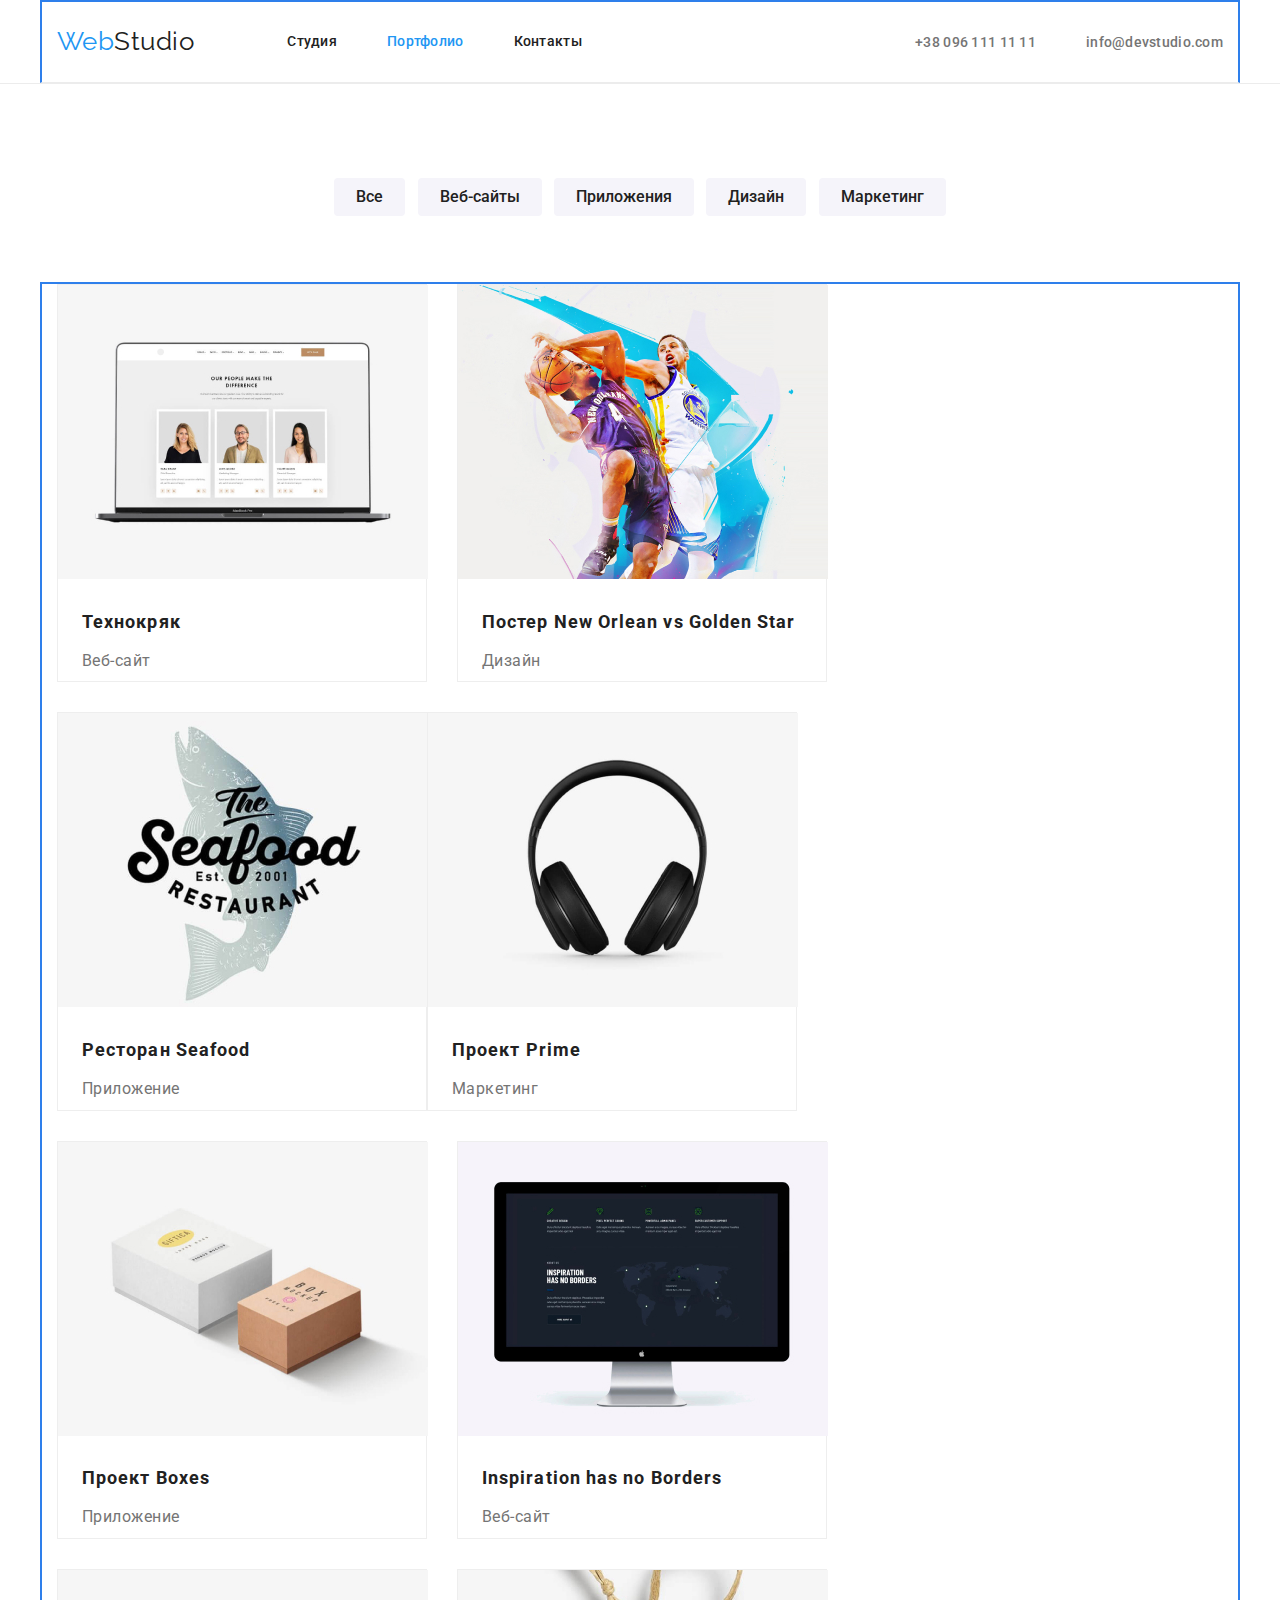
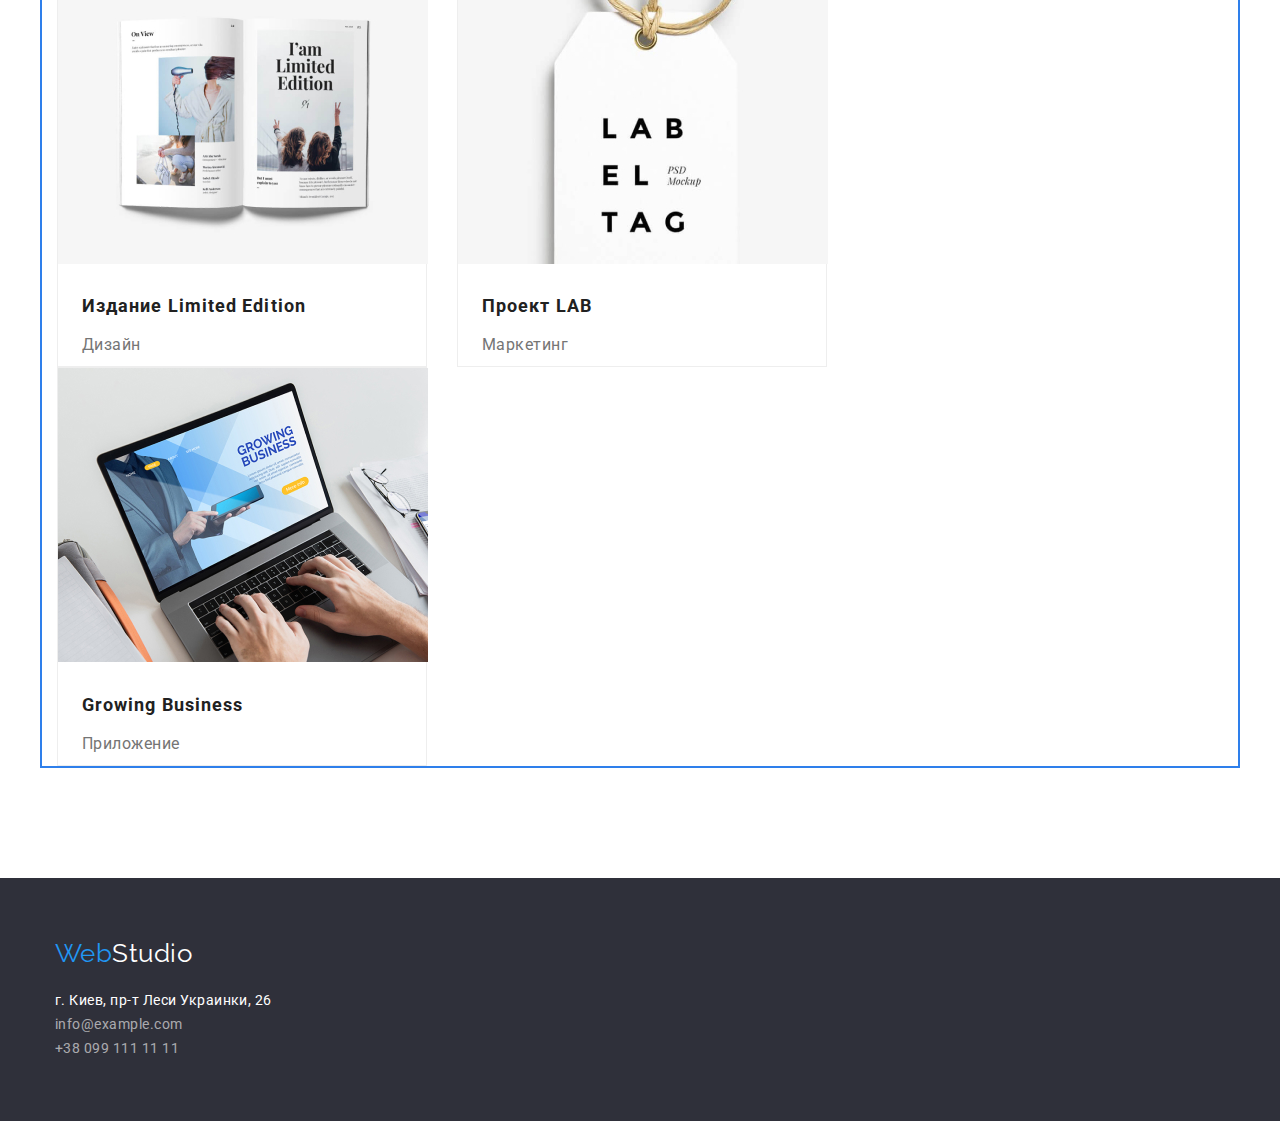
==== portfolio.html @ 9d63741e "Добавляет иконки" ====
<!DOCTYPE html>
<html lang="en">
  <head>
    <link
      rel="stylesheet"
      href="https://cdn.jsdelivr.net/npm/modern-normalize@0.7.0/modern-normalize.min.css"
    />
    <meta charset="UTF-8" />
    <meta name="viewport" content="width=device-width, initial-scale=1.0" />
    <title>Document</title>
    <link
      href="https://fonts.googleapis.com/css2?family=Raleway:wght@700&family=Roboto:wght@400;500;700;900&display=swap"
      rel="stylesheet"
    />

    <link rel="stylesheet" href="./css/styles.css" />
    <style>
      a {
        text-decoration: none;
      }
    </style>
  </head>
  <body class="body">
    <!-- Шапка сайта -->
    <header class="line">
      <div class="conteiner header">
        <nav class="menu">
          <a href="" class="logo"><span class="accent">Web</span>Studio</a>
          <ul class="site-nav list">
            <li class="item"><a href="./index.html" class="link">Студия</a></li>
            <li class="item">
              <a href="./portfolio.html" class="link current">Портфолио</a>
            </li>
            <li class="item"><a href="" class="link">Контакты</a></li>
          </ul>
        </nav>
        <ul class="auth-nav list">
          <li class="item">
            <a href="tel:+38 096 111 11 11" class="link">+38 096 111 11 11</a>
          </li>
          <li class="item">
            <a href="mailto:info@devstudio.com" class="link"
              >info@devstudio.com</a
            >
          </li>
        </ul>
      </div>
    </header>
    <main>
      <!-- Портфолио -->
      <section class="portfolio">
        <div class="conteiner-portfolio">
          <h1 class="portfolio-header visually-hidden">Портфолио</h1>
          <nav>
            <div>
              <button type="button" class="button-portfolio">
                Все
              </button>
              <button type="button" class="button-portfolio">
                Веб-сайты
              </button>
              <button type="button" class="button-portfolio">
                Приложения
              </button>
              <button type="button" class="button-portfolio">
                Дизайн
              </button>
              <button type="button" class="button-portfolio">
                Маркетинг
              </button>
            </div>
          </nav>
        </div>
      </section>
      <!-- Портфолио Все -->
      <section class="section-portfolio">
        <ul class="list-portfolio conteiner">
          <li class="block">
            <a href="">
              <img src="./images/project1.jpg" alt="Технокряк" />
              <h2 class="link">Технокряк</h2>
              <p class="portfolio-text">Веб-сайт</p>
            </a>
          </li>
          <li class="block">
            <a href="">
              <img
                src="./images/project2.jpg"
                alt="Постер New Orlean vs Golden Star"
              />
              <h2 class="link">Постер New Orlean vs Golden Star</h2>
              <p class="portfolio-text">Дизайн</p>
            </a>
          </li>
          <li class="block">
            <a href="">
              <img src="./images/project3.jpg" alt="Ресторан Seafood" />
              <h2 class="link">Ресторан Seafood</h2>
              <p class="portfolio-text">Приложение</p>
            </a>
          </li>
          <li class="block">
            <a href="">
              <img src="./images/project4.jpg" alt="Проект Prime" />
              <h2 class="link">Проект Prime</h2>
              <p class="portfolio-text">Маркетинг</p>
            </a>
          </li>
          <li class="block">
            <a href="">
              <img src="./images/project5.jpg" alt="Проект Boxes" />
              <h2 class="link">Проект Boxes</h2>
              <p class="portfolio-text">Приложение</p>
            </a>
          </li>
          <li class="block">
            <a href="">
              <img
                src="./images/project6.jpg"
                alt="Inspiration has no Borders"
              />
              <h2 class="link">Inspiration has no Borders</h2>
              <p class="portfolio-text">Веб-сайт</p>
            </a>
          </li>
          <li class="block">
            <a href="">
              <img src="./images/project7.jpg" alt="Издание Limited Edition" />
              <h2 class="link">Издание Limited Edition</h2>
              <p class="portfolio-text">Дизайн</p>
            </a>
          </li>
          <li class="block">
            <a href="">
              <img src="./images/project8.jpg" alt="Проект LAB" />
              <h2 class="link">Проект LAB</h2>
              <p class="portfolio-text">Маркетинг</p>
            </a>
          </li>
          <li class="block">
            <a href="">
              <img src="./images/project9.jpg" alt="Growing Business" />
              <h2 class="link">Growing Business</h2>
              <p class="portfolio-text">Приложение</p>
            </a>
          </li>
        </ul>
      </section>
    </main>
    <footer class="footer">
      <div class="conteiner-footer">
        <a href="" class="logo-footer"><span class="accent">Web</span>Studio</a>
        <address class="contacts">
          <a class="title-address" href="">г. Киев, пр-т Леси Украинки, 26</a
          ><br />
          <a class="title" href="mailto:info@example.com">info@example.com</a
          ><br />
          <a class="title" href="tel:+38 096 111 11 11">+38 099 111 11 11</a>
        </address>
      </div>
    </footer>
  </body>
</html>
---- css/styles.css ----
/*основной цвет текста #757575*/
/*вспомогательный цвет текста #212121*/
/*акцент цвет текста #2196F3*/
/*цвет текста белый #FFFFFF*/
/*цвет фона основной #FFFFFF*/
/*цвет фона вспомагательный #F5F4FA*/
/* цвет фона в портфолио #E5E5E5 */

:root {
  --primary-text-color: #757575;
  --title-text-color: #212121;
  --accent-color: #2196f3;
  --color-text-white: #ffffff;
  --primary-bg-color: #ffffff;
  --bg-color: #f5f4fa;
  --bg-color-footer: #2f303a;
  --bg-color-portfolio: #e5e5e5;
}

.body {
  background-color: #ffffff;
  color: var(--primary-text-color);
  font-family: Roboto, sans-serif;
  letter-spacing: 0.03em;
}

.list {
  list-style: none;
  margin: 0px;
  padding: 0px;
}

.conteiner {
  width: 1200px;
  padding-left: 15px;
  padding-right: 15px;
  margin-left: auto;
  margin-right: auto;
  border: 2px solid #2e7feb;
}

/* скрыть заголовок из потока документа */
.visually-hidden {
  position: absolute;
  width: 1px;
  height: 1px;
  margin: -1px;
  border: 0;
  padding: 0;
  clip: rect(0 0 0 0);
  overflow: hidden;
}

/*Шапка сайта*/

.header {
  display: flex;
  align-items: center;
  border-bottom: 1px solid #ececec;
}

.menu {
  display: flex;
  align-items: center;
}

.logo {
  display: block;
  padding-top: 24px;
  padding-bottom: 25px;
  margin-right: 93px;

  color: var(--title-text-color);
  font-family: Raleway, sans-serif;
  font-size: 26px;
  line-height: 1.2;
}

.logo:hover,
.logo:focus {
  color: var(--accent-color);
}

.logo .accent {
  color: var(--accent-color);
}

.site-nav {
  display: flex;
}

.site-nav .item {
  margin-right: 50px;
}

.site-nav .item:last-child {
  margin-right: 0px;
}

.site-nav .link {
  display: block;
  padding-top: 32px;
  padding-bottom: 32px;
}

.site-nav .link {
  color: var(--title-text-color);
  font-weight: 500;
  font-size: 14px;
  line-height: 1.14;
  letter-spacing: 0.02em;
}

.site-nav .link.current {
  color: var(--accent-color);
}

.site-nav .link:hover,
.site-nav .link:focus {
  color: var(--accent-color);
}

.auth-nav {
  display: flex;
  margin-left: auto;
}

.auth-nav .item {
  margin-right: 50px;
}

.auth-nav .item:last-child {
  margin-right: 0px;
}

.auth-nav .list .item {
  display: block;
  padding-top: 32px;
  padding-bottom: 32px;
}

.auth-nav .link {
  color: var(--primary-text-color);
  font-weight: 500;
  font-size: 14px;
  line-height: 1.14;
  letter-spacing: 0.02em;
}

.auth-nav .link:hover,
.auth-nav .link:focus {
  color: var(--accent-color);
}

/* Иконки конверт и телефон */

.envelope {
  display: inline-flex;
  align-items: center;
  padding-top: 32px;
  padding-bottom: 32px;
}

.envelope::before {
  width: 20px;
  height: 20px;
  margin-right: 10px;
  content: "";
  background-image: url(../images/envelope.svg);
  background-repeat: no-repeat;
  background-size: contain;
}

.smartphone {
  display: inline-flex;
  align-items: center;
  padding-top: 32px;
  padding-bottom: 32px;
}

.smartphone::before {
  width: 20px;
  height: 20px;
  margin-right: 10px;
  content: "";
  background-image: url(../images/smartphone.svg);
  background-repeat: no-repeat;
  background-size: contain;
}

/* Герой */

.overlay {
  max-width: 1600px;
  height: 600px;
  margin-left: auto;
  margin-right: auto;
  background-image: linear-gradient(
      to right,
      rgba(47, 48, 58, 0.4),
      rgba(47, 48, 58, 0.4)
    ),
    url(../images/hero.jpg);
  background-repeat: no-repeat;
  background-position: center;
  background-size: cover;
}

.hero {
  background-color: var(--bg-color-footer);
  text-align: center;
  padding-top: 200px;
  padding-bottom: 200px;
}

.hero-title {
  display: block;
  margin-top: 0px;
  margin-bottom: 30px;

  color: var(--color-text-white);
  font-style: 400;
  font-weight: 900;
  font-size: 44px;
  line-height: 1.36;
  text-align: center;

  letter-spacing: 0.06em;
  text-transform: uppercase;
}

/*Преимущества*/

.advantages {
  padding-top: 94px;
  padding-bottom: 94px;
}

.advantages-title {
  margin-top: 0px;
  margin-bottom: 50px;

  color: var(--title-text-color);
  font-weight: 700;
  font-size: 36px;
  line-height: 1.17;
  text-align: center;
}

.detail {
  display: flex;
  flex-direction: column;
  margin-right: 30px
  margin-left: 0px;
  width: 270px;
  height: 251px;
}

.detail::before {
  display: block;
  content: "";
  height: 120px;
  background-repeat: no-repeat;
  background-size: contain;
  background-position: center;
  background-color: var(--bg-color);
  border-radius: 4px;
  background-size: 75px;
}
.icon-antenna::before {
  background-image: url(../images/antenna.svg);
}

.icon-clock::before {
  background-image: url(../images/clock.svg);
}
.icon-diagram::before {
  background-image: url(../images/diagram.svg);
}
.icon-astronaut::before {
  background-image: url(../images/astronaut.svg);
}

.advantages .title {
  margin-left: 0px;
  margin-top: 30px;
  margin-right: 0px;
  margin-bottom: 10px;

  color: var(--title-text-color);
  font-size: 14px;
  line-height: 1.14;
  text-transform: uppercase;
  font-weight: bold;
}

.advantages .text {
  margin: 0px;

  font-weight: 400;
  font-size: 14px;
  line-height: 24px;
}

/*Чем мы занимаемся*/
.activity {
  padding-bottom: 94px;
}

.activity-title {
  margin-top: 0px;
  margin-bottom: 50px;
  color: var(--title-text-color);
  font-size: 36px;
  line-height: 1.17;
  text-align: center;
  font-weight: 700;
}

.development {
  display: flex;
  flex-wrap: wrap;
  justify-content: space-between;
}

.development-options {
  width: 370px;
}

/*Наша команда*/
.section {
  background-color: #f5f4fa;
  padding-top: 94px;
  padding-bottom: 94px;
}

.section-title {
  margin-top: 0px;
  margin-bottom: 50px;

  color: var(--title-text-color);
  font-size: 36px;
  line-height: 1.17;
  text-align: center;
  font-weight: 700;
}
.person {
  background-color: var(--primary-bg-color);
  box-shadow: 0px 1px 3px rgba(0, 0, 0, 0.12), 0px 1px 1px rgba(0, 0, 0, 0.14),
    0px 2px 1px rgba(0, 0, 0, 0.2);
  border-radius: 0px 0px 4px 4px;
  text-align: center;
}

.list {
  display: flex;
  justify-content: space-between;
}

.img-name {
  display: block;
  margin-bottom: 30px;
}

.person .name,
.text {
  margin-left: 24px;
  margin-top: 30px;
  margin-bottom: 30px;
}

.features .name .link:hover,
.features .name .link:focus {
  color: var(--accent-color);
}

.features .name {
  color: var(--title-text-color);
  font-weight: 500;
  font-size: 16px;
  line-height: 1.19px;
}
.features .text {
  color: var(--primary-text-color);
  font-weight: 400;
  font-size: 16px;
  line-height: 1.19px;
}
/* Социальные сети */
.social {
  margin-bottom: 30px;
}

.link-instagram {
  display: inline-block;
  width: 50px;
  height: 50px;
  background-image: url(../images/instagram.svg);
  background-size: 20px;
  background-repeat: no-repeat;
  background-position: center;
  border-radius: 50%;
}

.link-twitter{
  display: inline-block;
  width: 50px;
  height: 50px;
  background-image: url(../images/twitter.svg);
  background-size: 20px;
  background-repeat: no-repeat;
  background-position: center;
  border-radius: 50%;
}

.link-facebook{
  display: inline-block;
  width: 50px;
  height: 50px;
  background-image: url(../images/facebook.svg);
  background-size: 20px;
  background-repeat: no-repeat;
  background-position: center;
  border-radius: 50%;
}

.link-linkedIn{
  display: inline-block;
  width: 50px;
  height: 50px;
  background-image: url(../images/linkedin.svg);
  background-size: 20px;
  background-repeat: no-repeat;
  background-position: center;
  border-radius: 50%;
}

/* Постоянные клиенты */
.clients {
  padding-top: 94px;
  padding-bottom: 94px;
}

.title-clients {
  margin-top: 0px;
  margin-bottom: 50px;

  color: var(--title-text-color);
  font-size: 36px;
  line-height: 1.17;
  text-align: center;
  font-weight: 700;
}
.list-clients {
  display: flex;
  justify-content: space-between;
  margin-top: 0px;
  margin-bottom: 0px;
  padding-right: 0px;
  padding-left: 0px;
}

.logo-clients {
  margin-top: 0px;
  margin-bottom: 0px;
}

.logo-clients:not(:last-child) {
  margin-right: 8px;
}

/* Футер*/
.conteiner-footer {
  display: flex;
  flex-direction: column;

  width: 1200px;
  padding-left: 15px;
  padding-right: 15px;
  margin-left: auto;
  margin-right: auto;
}

.logo-footer {
  margin-bottom: 20px;

  color: var(--color-text-white);
  font-family: Raleway, sans-serif;
  font-size: 26px;
  line-height: 1.2;
}

.logo-footer:hover,
.logo-footer:focus {
  color: var(--accent-color);
}

.logo-footer .accent {
  color: var(--accent-color);
}

.contacts .title-address {
  margin-bottom: 9px;

  color: var(--color-text-white);
  font-weight: 400;
  font-size: 14px;
  line-height: 1.71;
}
.contacts .title-address:hover,
.contacts .title-address:focus {
  color: var(--accent-color);
}
.contacts .title {
  margin-bottom: 9px;
  margin-top: 0px;

  color: rgba(255, 255, 255, 0.6);
  font-weight: 400;
  font-size: 14px;
  line-height: 1.71;
  text-transform: none;
}

.contacts .title:hover,
.contacts .title:focus {
  color: var(--accent-color);
}

.footer {
  background-color: var(--bg-color-footer);
  padding-top: 60px;
  padding-bottom: 60px;
}
.footer .title-color {
  color: var(--color-text-white);
}
.contacts {
  font-style: normal;
}

/*Кнопка*/
.button {
  border-radius: 4px;
  padding-left: 32px;
  padding-right: 32px;
  padding-top: 10px;
  padding-bottom: 10px;
  min-width: 200px;
  height: 50px;

  text-align: center;
  border: 1px transparent;

  color: var(--color-text-white);
  background-color: var(--accent-color);
  border: var(--accent-color);
  font-family: inherit;
  font-weight: bold;
  font-size: 16px;
  line-height: 1.88;
  letter-spacing: 0.06em;
}

/*css портфолио*/

/* Убрать точки списка портфолио */
.list-portfolio {
  list-style: none;
}

.line {
  border-bottom: 1px solid #ececec;
}

.portfolio-header {
  color: var(--title-text-color);
  font-weight: bold;
  font-size: 36px;
  line-height: 1.17px;
}

.portfolio {
  padding-top: 94px;
}

.conteiner-portfolio {
  display: flex;
  justify-content: center;

  width: 1200px;
  padding-left: 15px;
  padding-right: 15px;
  margin-left: auto;
  margin-right: auto;
}

.button-portfolio {
  border-radius: 4px;
  padding-left: 22px;
  padding-right: 22px;
  padding-top: 6px;
  padding-bottom: 6px;
  height: 38px;

  text-align: center;
  border: 1px transparent;

  color: var(--title-text-color);
  background-color: var(--bg-color);
  font-weight: 500;
  font-size: 16px;
  line-height: 1.6;
}

.button-portfolio:not(:last-child) {
  margin-right: 8px;
}

.button-portfolio:focus,
.button-portfolio:hover {
  color: var(--color-text-white);
  background-color: var(--accent-color);
}

.section-portfolio .link {
  color: var(--title-text-color);
  font-weight: bold;
  font-size: 18px;
  line-height: 2;
  letter-spacing: 0.06em;
}

.portfolio-text {
  color: var(--primary-text-color);
  font-weight: 400;
  font-size: 16px;
  line-height: 1.87px;
  letter-spacing: 0.03em;
}

.section-portfolio .conteiner {
  display: flex;
  flex-wrap: wrap;
}

.list-portfolio .block {
  margin-right: 30px;
  margin-bottom: 30px;
  width: 370px;
  border: 1px solid #eeeeee;
  box-sizing: border-box;
}

.list-portfolio .block:nth-child(3n) {
  margin-right: 0px;
}

.list-portfolio .block:nth-last-child(-n + 3) {
  margin-bottom: 0px;
}

.section-portfolio {
  padding-top: 50px;
  padding-bottom: 94px;
}

.block .link,
.portfolio-text {
  margin-left: 24px;
  margin-top: 20px;
  margin-bottom: 20px;
}
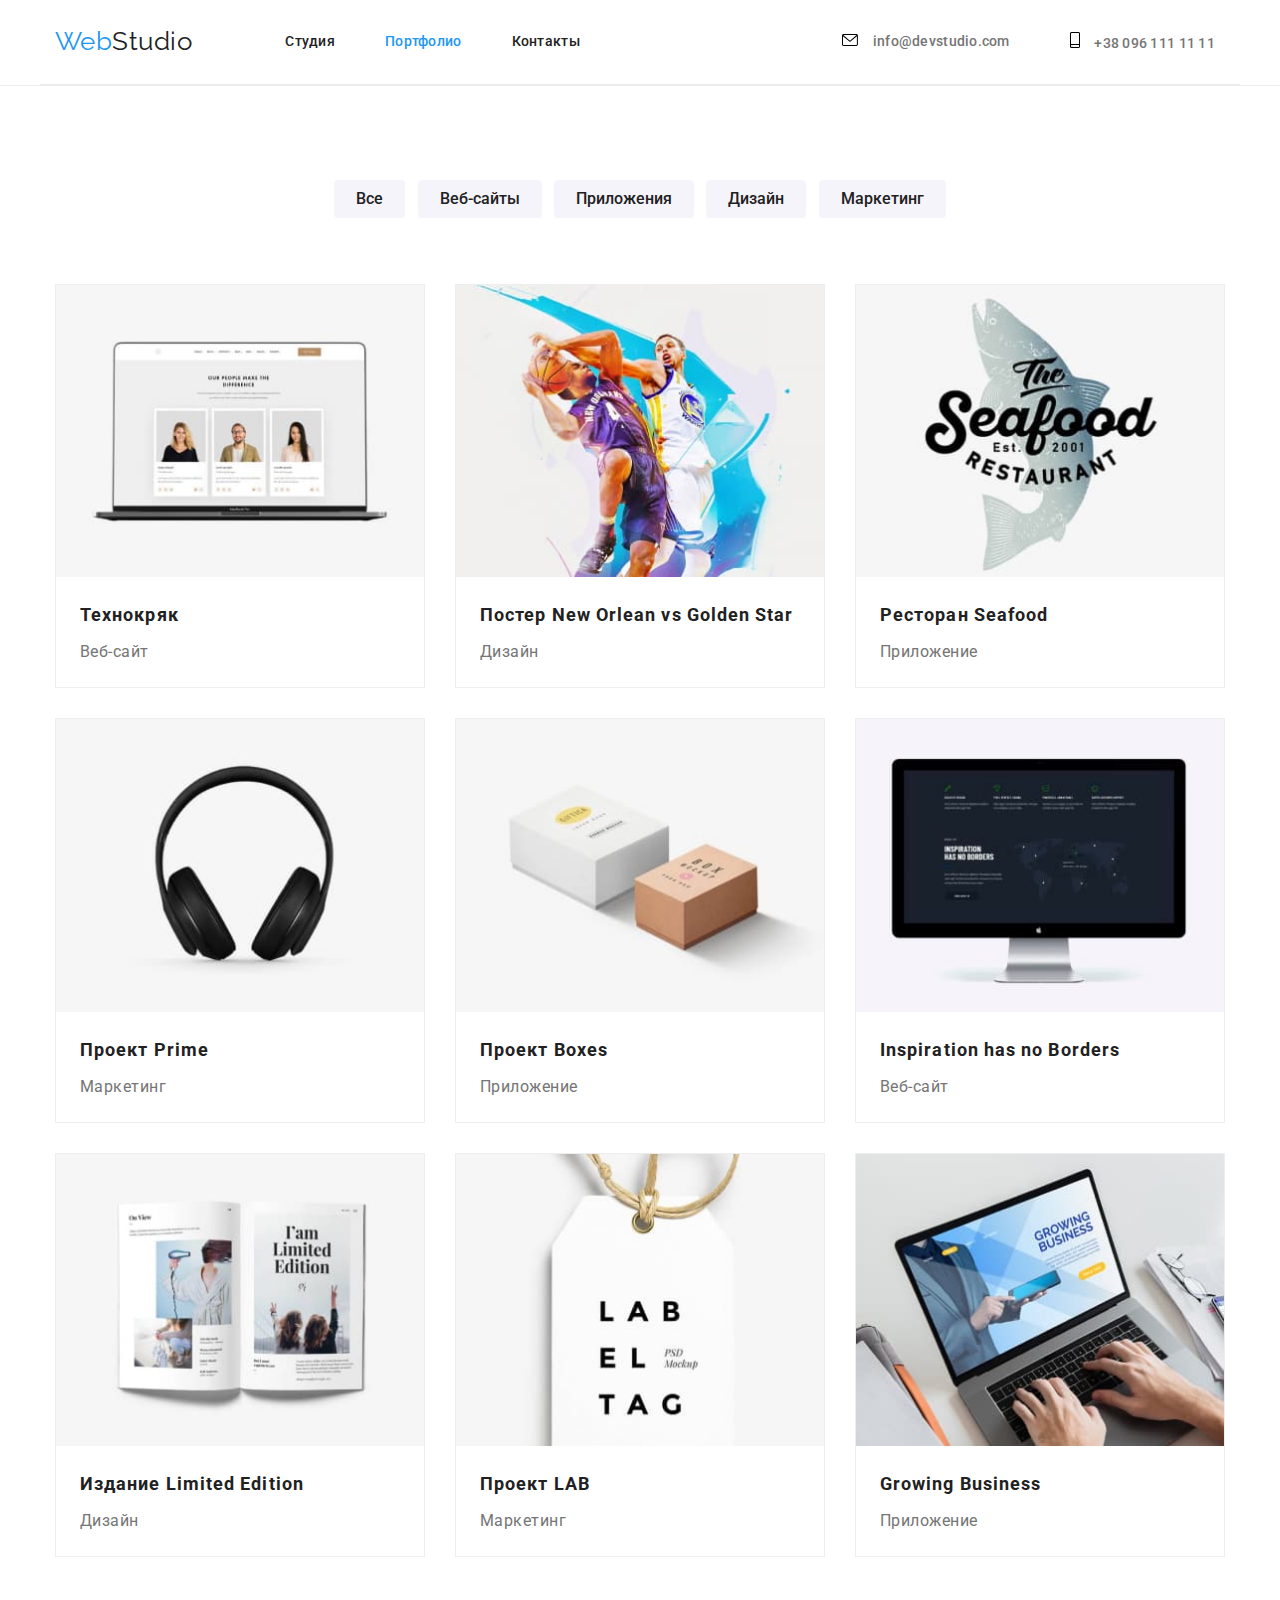
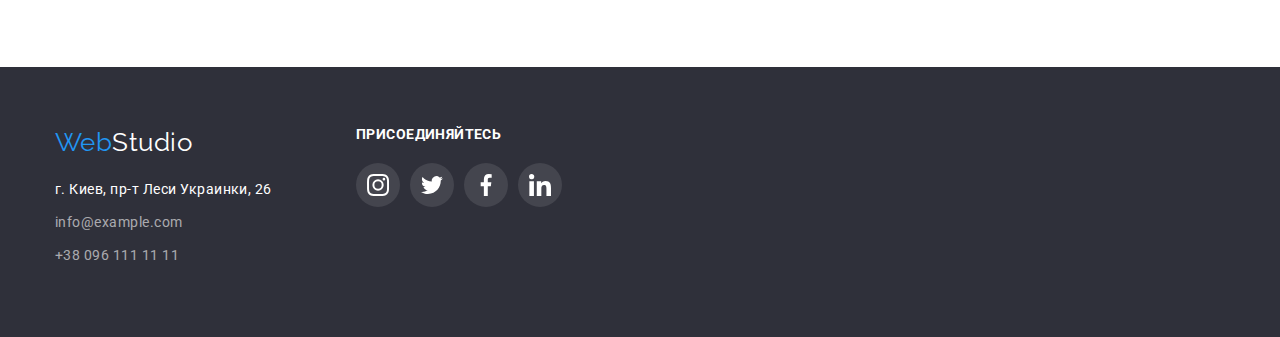
==== commit 90a86be1: "Добавляет спрайт, оптимизированные картинки, иконки соцсетей. ДЗ№4." ====
--- a/portfolio.html
+++ b/portfolio.html
@@ -23,29 +23,37 @@
   <body class="body">
     <!-- Шапка сайта -->
     <header class="line">
-      <div class="conteiner header">
-        <nav class="menu">
-          <a href="" class="logo"><span class="accent">Web</span>Studio</a>
-          <ul class="site-nav list">
-            <li class="item"><a href="./index.html" class="link">Студия</a></li>
+        <div class="conteiner header">
+          <nav class="menu">
+            <a href="" class="logo"><span class="accent">Web</span>Studio</a>
+            <ul class="site-nav list">
+              <li class="item"><a href="./index.html " class="link">Студия</a></li>
+              <li class="item">
+                <a href="./portfolio.html" class="link current">Портфолио</a>
+              </li>
+              <li class="item"><a href="" class="link">Контакты</a></li>
+            </ul>
+          </nav>
+          <ul class="auth-nav list">
             <li class="item">
-              <a href="./portfolio.html" class="link current">Портфолио</a>
+              <a href="mailto:info@devstudio.com" class="envelope">
+                <svg class="icon-envelope" width="16px" height="12px">
+                  <use href="./images/sprite.svg#envelope"></use>
+                </svg>
+              </a>
+              <a href="mailto:info@devstudio.com" class="link envelope">info@devstudio.com</a>
             </li>
-            <li class="item"><a href="" class="link">Контакты</a></li>
+            <li class="item">
+              <a href="tel:+38 096 111 11 11" class="smartphone">
+                <svg class="icon-smartphone" width="10px" height="16px">
+                  <use href="./images/sprite.svg#smartphone"></use>
+                </svg>
+              </a>
+              <a href="tel:+38 096 111 11 11" class="link smartphone">+38 096 111 11 11</a>
+            </li>
           </ul>
-        </nav>
-        <ul class="auth-nav list">
-          <li class="item">
-            <a href="tel:+38 096 111 11 11" class="link">+38 096 111 11 11</a>
-          </li>
-          <li class="item">
-            <a href="mailto:info@devstudio.com" class="link"
-              >info@devstudio.com</a
-            >
-          </li>
-        </ul>
-      </div>
-    </header>
+        </div>
+      </header>
     <main>
       <!-- Портфолио -->
       <section class="portfolio">
@@ -149,15 +157,41 @@
     </main>
     <footer class="footer">
       <div class="conteiner-footer">
-        <a href="" class="logo-footer"><span class="accent">Web</span>Studio</a>
-        <address class="contacts">
-          <a class="title-address" href="">г. Киев, пр-т Леси Украинки, 26</a
-          ><br />
-          <a class="title" href="mailto:info@example.com">info@example.com</a
-          ><br />
-          <a class="title" href="tel:+38 096 111 11 11">+38 099 111 11 11</a>
-        </address>
-      </div>
+        <ul class="list list-footer">
+          <li class="footer-blok">
+            <a href="" class="logo-footer"><span class="accent">Web</span>Studio</a>
+            <address class="contacts">
+              <a class="title-address" href="">г. Киев, пр-т Леси Украинки, 26</a>
+              <a class="title" href="mailto:info@example.com">info@example.com</a>
+              <a class="title" href="tel:+38 096 111 11 11">+38 096 111 11 11</a>
+            </address>
+          </li>
+          <li class="social-networks">
+            <b class="welcome">ПРИСОЕДИНЯЙТЕСЬ</b>
+            <div class="social-footer">
+              <a href="" class="link-instagram">
+                <svg class="icon-instagram-footer" width="22px" height="22px">
+                  <use href="./images/sprite.svg#instagram"></use>
+                </svg>
+              </a>
+              <a href="" class="link-twitter">
+                <svg class="icon-twitter-footer" width="22px" height="22px">
+                  <use href="./images/sprite.svg#twitter"></use>
+                </svg>
+              </a>
+              <a href="" class="link-facebook">
+                <svg class="icon-facebook-footer" width="22" height="22px">
+                  <use href="./images/sprite.svg#facebook"></use>
+                </svg>
+              </a>
+              <a href="" class="link-linkedin">
+                <svg class="icon-linkedin-footer" width="22px" height="22px">
+                  <use href="./images/sprite.svg#linkedin"></use>
+                </svg>
+              </a>
+            </div>
+          </li>
+        </ul>
     </footer>
   </body>
 </html>
--- a/css/styles.css
+++ b/css/styles.css
@@ -36,7 +36,6 @@
   padding-right: 15px;
   margin-left: auto;
   margin-right: auto;
-  border: 2px solid #2e7feb;
 }
 
 /* скрыть заголовок из потока документа */
@@ -51,7 +50,13 @@
   overflow: hidden;
 }
 
+img, svg {
+  display: block;
+  max-width: 100%;
+  height: auto;
+}
 /*Шапка сайта*/
+
 
 .header {
   display: flex;
@@ -122,6 +127,7 @@
 
 .auth-nav {
   display: flex;
+  align-items: center;
   margin-left: auto;
 }
 
@@ -155,20 +161,29 @@
 /* Иконки конверт и телефон */
 
 .envelope {
+  padding: 0px;
+  border: none;
+  margin-right: 10px;
+  background-color: var(--primary-bg-color);
+}
+
+.item:hover {
+  fill: var(--accent-color);
+}
+
+.envelope {
   display: inline-flex;
   align-items: center;
   padding-top: 32px;
   padding-bottom: 32px;
 }
 
-.envelope::before {
-  width: 20px;
-  height: 20px;
+.smartphone {
+  padding-top: 32px;
+  padding-bottom: 32px;
+  border: none;
   margin-right: 10px;
-  content: "";
-  background-image: url(../images/envelope.svg);
-  background-repeat: no-repeat;
-  background-size: contain;
+  background-color: var(--primary-bg-color);
 }
 
 .smartphone {
@@ -177,17 +192,6 @@
   padding-top: 32px;
   padding-bottom: 32px;
 }
-
-.smartphone::before {
-  width: 20px;
-  height: 20px;
-  margin-right: 10px;
-  content: "";
-  background-image: url(../images/smartphone.svg);
-  background-repeat: no-repeat;
-  background-size: contain;
-}
-
 /* Герой */
 
 .overlay {
@@ -256,29 +260,50 @@
   height: 251px;
 }
 
-.detail::before {
-  display: block;
-  content: "";
+/* Антена */
+.antenna {
+  border: none;
+  width: 270px;
   height: 120px;
-  background-repeat: no-repeat;
-  background-size: contain;
-  background-position: center;
+  border-radius: 4px;
   background-color: var(--bg-color);
-  border-radius: 4px;
-  background-size: 75px;
-}
-.icon-antenna::before {
-  background-image: url(../images/antenna.svg);
-}
-
-.icon-clock::before {
-  background-image: url(../images/clock.svg);
-}
-.icon-diagram::before {
-  background-image: url(../images/diagram.svg);
-}
-.icon-astronaut::before {
-  background-image: url(../images/astronaut.svg);
+}
+.icon-antenna {
+  margin-left: 103px;
+}
+/* Часы */
+.clock {
+  border: none;
+  width: 270px;
+  height: 120px;
+  border-radius: 4px;
+  background-color: var(--bg-color);
+}
+.icon-clock {
+  margin-left: 103px;
+}
+/* Диаграмма */
+.diagram {
+  border: none;
+  width: 270px;
+  height: 120px;
+  border-radius: 4px;
+  background-color: var(--bg-color);
+}
+.icon-diagram {
+  margin-left: 103px;
+}
+
+/* Астронавт */
+.astronaut {
+  border: none;
+  width: 270px;
+  height: 120px;
+  border-radius: 4px;
+  background-color: var(--bg-color);
+}
+.icon-astronaut {
+  margin-left: 103px;
 }
 
 .advantages .title {
@@ -357,18 +382,6 @@
   justify-content: space-between;
 }
 
-.img-name {
-  display: block;
-  margin-bottom: 30px;
-}
-
-.person .name,
-.text {
-  margin-left: 24px;
-  margin-top: 30px;
-  margin-bottom: 30px;
-}
-
 .features .name .link:hover,
 .features .name .link:focus {
   color: var(--accent-color);
@@ -378,61 +391,117 @@
   color: var(--title-text-color);
   font-weight: 500;
   font-size: 16px;
-  line-height: 1.19px;
+  line-height: 1.19;
+  margin-top: 30px;
+  margin-bottom: 9px;
 }
 .features .text {
   color: var(--primary-text-color);
   font-weight: 400;
   font-size: 16px;
-  line-height: 1.19px;
+  line-height: 1.19;
+  margin: 0px;
 }
 /* Социальные сети */
 .social {
+  display: flex;
+  justify-content: center;
+  margin-top: 20px;
   margin-bottom: 30px;
 }
 
+/* Инстаграм */
 .link-instagram {
-  display: inline-block;
-  width: 50px;
-  height: 50px;
-  background-image: url(../images/instagram.svg);
-  background-size: 20px;
-  background-repeat: no-repeat;
-  background-position: center;
+  display: flex;
+  align-items: center;
+  justify-content: center;
+  
   border-radius: 50%;
-}
-
-.link-twitter{
-  display: inline-block;
-  width: 50px;
-  height: 50px;
-  background-image: url(../images/twitter.svg);
-  background-size: 20px;
-  background-repeat: no-repeat;
-  background-position: center;
+  width: 44px;
+  height: 44px;
+  background-color: var(--primary-bg-color);
+}
+
+.icon-instagram {
+  fill: #afb1b8;
+}
+
+.icon-instagram:hover {
+  fill: var(--primary-bg-color);
+}
+
+.link-instagram:hover {
+  background-color: var(--accent-color);
+}
+
+/* Твиттер */
+.link-twitter {
+  display: flex;
+  align-items: center;
+  justify-content: center;
+  
   border-radius: 50%;
-}
-
-.link-facebook{
-  display: inline-block;
-  width: 50px;
-  height: 50px;
-  background-image: url(../images/facebook.svg);
-  background-size: 20px;
-  background-repeat: no-repeat;
-  background-position: center;
+  width: 44px;
+  height: 44px;
+  background-color: var(--primary-bg-color);
+}
+
+.icon-twitter {
+  fill: #afb1b8;
+}
+
+.icon-twitter:hover {
+  fill: var(--primary-bg-color);
+}
+.link-twitter:hover {
+  background-color: var(--accent-color);
+}
+
+/* Фейсбук */
+.link-facebook {
+  display: flex;
+  align-items: center;
+  justify-content: center;
+  
   border-radius: 50%;
-}
-
-.link-linkedIn{
-  display: inline-block;
-  width: 50px;
-  height: 50px;
-  background-image: url(../images/linkedin.svg);
-  background-size: 20px;
-  background-repeat: no-repeat;
-  background-position: center;
+  width: 44px;
+  height: 44px;
+  background-color: var(--primary-bg-color);
+}
+
+.icon-facebook {
+  fill: #afb1b8;
+}
+
+.icon-facebook:hover {
+  fill: var(--primary-bg-color);
+}
+.link-facebook:hover {
+  background-color: var(--accent-color);
+}
+/* Линкедин */
+
+.link-linkedin {
+  display: flex;
+  align-items: center;
+  justify-content: center;
+    
   border-radius: 50%;
+  width: 44px;
+  height: 44px;
+  background-color: var(--primary-bg-color);
+}
+
+.icon-linkedin {
+  fill: #afb1b8;
+}
+
+.icon-linkedin:hover {
+  fill: var(--primary-bg-color);
+}
+
+.link-linkedin:hover {
+  background-color: var(--accent-color);
 }
 
 /* Постоянные клиенты */
@@ -441,6 +510,92 @@
   padding-bottom: 94px;
 }
 
+/* Клиент1 */
+.icon-client1 {
+  border-radius: 4px;
+  border: 1px solid #afb1b8;
+}
+
+.icon-client1:hover {
+  fill: var(--accent-color);
+  border: 1px solid var(--accent-color);
+}
+
+.client1 {
+  fill: #afb1b8;
+}
+
+/* Клиент2  */
+.icon-client2 {
+  border-radius: 4px;
+  border: 1px solid #afb1b8;
+}
+.icon-client2:hover {
+  fill: var(--accent-color);
+  border: 1px solid var(--accent-color);
+}
+.client2 {
+  fill: #afb1b8;
+}
+
+/* Клиент3  */
+.icon-client3 {
+  border-radius: 4px;
+  border: 1px solid #afb1b8;
+}
+.icon-client3:hover {
+  fill: var(--accent-color);
+  border: 1px solid var(--accent-color);
+}
+.client3 {
+  fill: #afb1b8;
+}
+
+/* Клиент4  */
+.icon-client4 {
+  width: 170px;
+  height: 90px;
+  border-radius: 4px;
+  border: 1px solid #afb1b8;
+}
+.icon-client4:hover {
+  fill: var(--accent-color);
+  border: 1px solid var(--accent-color);
+}
+.client4 {
+  fill: #afb1b8;
+}
+
+/* Клиент5  */
+.icon-client5 {
+  width: 170px;
+  height: 90px;
+  border-radius: 4px;
+  border: 1px solid #afb1b8;
+}
+.icon-client5:hover {
+  fill: var(--accent-color);
+  border: 1px solid var(--accent-color);
+}
+.client5 {
+  fill: #afb1b8;
+}
+
+/* Клиент6  */
+.icon-client6 {
+  width: 170px;
+  height: 90px;
+  border-radius: 4px;
+  border: 1px solid #afb1b8;
+}
+.icon-client6:hover {
+  fill: var(--accent-color);
+  border: 1px solid var(--accent-color);
+}
+.client6 {
+  fill: #afb1b8;
+}
+
 .title-clients {
   margin-top: 0px;
   margin-bottom: 50px;
@@ -451,6 +606,7 @@
   text-align: center;
   font-weight: 700;
 }
+
 .list-clients {
   display: flex;
   justify-content: space-between;
@@ -460,20 +616,14 @@
   padding-left: 0px;
 }
 
-.logo-clients {
-  margin-top: 0px;
-  margin-bottom: 0px;
-}
-
-.logo-clients:not(:last-child) {
-  margin-right: 8px;
-}
-
 /* Футер*/
+.footer {
+  background-color: var(--bg-color-footer);
+  padding-top: 60px;
+  padding-bottom: 60px;
+}
+
 .conteiner-footer {
-  display: flex;
-  flex-direction: column;
-
   width: 1200px;
   padding-left: 15px;
   padding-right: 15px;
@@ -481,6 +631,8 @@
   margin-right: auto;
 }
 
+/* Оформление шрифтов в футере */
+
 .logo-footer {
   margin-bottom: 20px;
 
@@ -527,16 +679,132 @@
   color: var(--accent-color);
 }
 
-.footer {
-  background-color: var(--bg-color-footer);
-  padding-top: 60px;
-  padding-bottom: 60px;
-}
 .footer .title-color {
   color: var(--color-text-white);
 }
 .contacts {
   font-style: normal;
+}
+
+.welcome {
+  color: var(--color-text-white);
+  font-weight: bold;
+  font-size: 14px;
+  line-height: 1.14;
+  letter-spacing: 0.03em;
+}
+
+/* Блоки */
+
+/* Общий ul футтера*/
+.list-footer {
+  display: flex;
+  justify-content: flex-start;
+}
+
+/* общий */
+.social-networks {
+  
+  padding: 0px;
+  margin-left: 70px;
+}
+
+/* лого, адрес */
+.contacts {   
+  width: 231px;
+}
+
+.logo-footer, .title, .title-address {
+  display: block;
+  width: 231px;
+}
+
+.welcome {
+  display: block;
+  margin-bottom: 20px;
+}
+
+/* соцсети */
+
+.social-footer {
+  display: flex;
+  justify-content: flex-star;
+  align-items: center;
+  padding: 0px;
+  width: 206px;
+  
+}
+
+/* Социальные сети */
+
+/* Инстаграм */
+.link-instagram {
+  margin-right: 10px ;
+
+  border-radius: 50%;
+  width: 44px;
+  height: 44px;
+  background-color: rgba(255, 255, 255, 0.1);
+}
+
+.icon-instagram-footer {
+  fill:var(--primary-bg-color);
+}
+
+.link-instagram:hover {
+  background-color: var(--accent-color);
+}
+
+/* Твиттер */
+.link-twitter {
+  margin-right: 10px;
+
+  border-radius: 50%;
+  width: 44px;
+  height: 44px;
+  background-color: rgba(255, 255, 255, 0.1);
+}
+
+.icon-twitter-footer {
+  fill:var(--primary-bg-color);
+}
+
+.link-twitter:hover {
+  background-color: var(--accent-color);
+}
+
+/* Фейсбук */
+.link-facebook {
+  margin-right: 10px;
+
+  border-radius: 50%;
+  width: 44px;
+  height: 44px;
+  background-color: rgba(255, 255, 255, 0.1);;
+}
+
+.icon-facebook-footer {
+  fill:var(--primary-bg-color)
+}
+
+.link-facebook:hover {
+  background-color: var(--accent-color);
+}
+/* Линкедин */
+
+.link-linkedin {
+  border-radius: 50%;
+  width: 44px;
+  height: 44px;
+  background-color: rgba(255, 255, 255, 0.1);;
+}
+
+.icon-linkedin-footer {
+  fill:var(--primary-bg-color)
+}
+
+.link-linkedin:hover {
+  background-color: var(--accent-color);
 }
 
 /*Кнопка*/
@@ -567,23 +835,24 @@
 /* Убрать точки списка портфолио */
 .list-portfolio {
   list-style: none;
-}
-
+  display: flex;
+  justify-content: flex-start;
+}
+
+/* Линия в хеддере на всю ширину экрана */
 .line {
   border-bottom: 1px solid #ececec;
 }
 
+/* Заголовок портфолио */
 .portfolio-header {
   color: var(--title-text-color);
   font-weight: bold;
   font-size: 36px;
-  line-height: 1.17px;
-}
-
-.portfolio {
-  padding-top: 94px;
-}
-
+  line-height: 1.17;
+}
+
+/* Кнопки портфолио */
 .conteiner-portfolio {
   display: flex;
   justify-content: center;
@@ -623,6 +892,12 @@
   background-color: var(--accent-color);
 }
 
+/* Тень при ховере на список страниц портфолио */
+.block:hover{
+  box-shadow: 0px 1px 1px rgba(0, 0, 0, 0.12), 0px 4px 4px rgba(0, 0, 0, 0.06), 1px 4px 6px rgba(0, 0, 0, 0.16);
+}
+
+/* Текст в секции списка портфолио */
 .section-portfolio .link {
   color: var(--title-text-color);
   font-weight: bold;
@@ -635,10 +910,11 @@
   color: var(--primary-text-color);
   font-weight: 400;
   font-size: 16px;
-  line-height: 1.87px;
+  line-height: 1.87;
   letter-spacing: 0.03em;
 }
 
+/* Оформление списка портфолио */
 .section-portfolio .conteiner {
   display: flex;
   flex-wrap: wrap;
@@ -647,9 +923,10 @@
 .list-portfolio .block {
   margin-right: 30px;
   margin-bottom: 30px;
-  width: 370px;
+  width: calc((100% - 30px *2) / 3);
   border: 1px solid #eeeeee;
   box-sizing: border-box;
+
 }
 
 .list-portfolio .block:nth-child(3n) {
@@ -660,14 +937,24 @@
   margin-bottom: 0px;
 }
 
+/* Паддинги секций с кнопками, секции со списком, текста в портфолио */
 .section-portfolio {
   padding-top: 50px;
   padding-bottom: 94px;
 }
 
-.block .link,
-.portfolio-text {
+.portfolio {
+  padding-top: 94px;
+}
+
+.block .link {
   margin-left: 24px;
   margin-top: 20px;
+  margin-bottom: 0px;
+}
+
+.block .portfolio-text {
+  margin-top: 4px;
+  margin-left: 24px;
   margin-bottom: 20px;
-}
+}